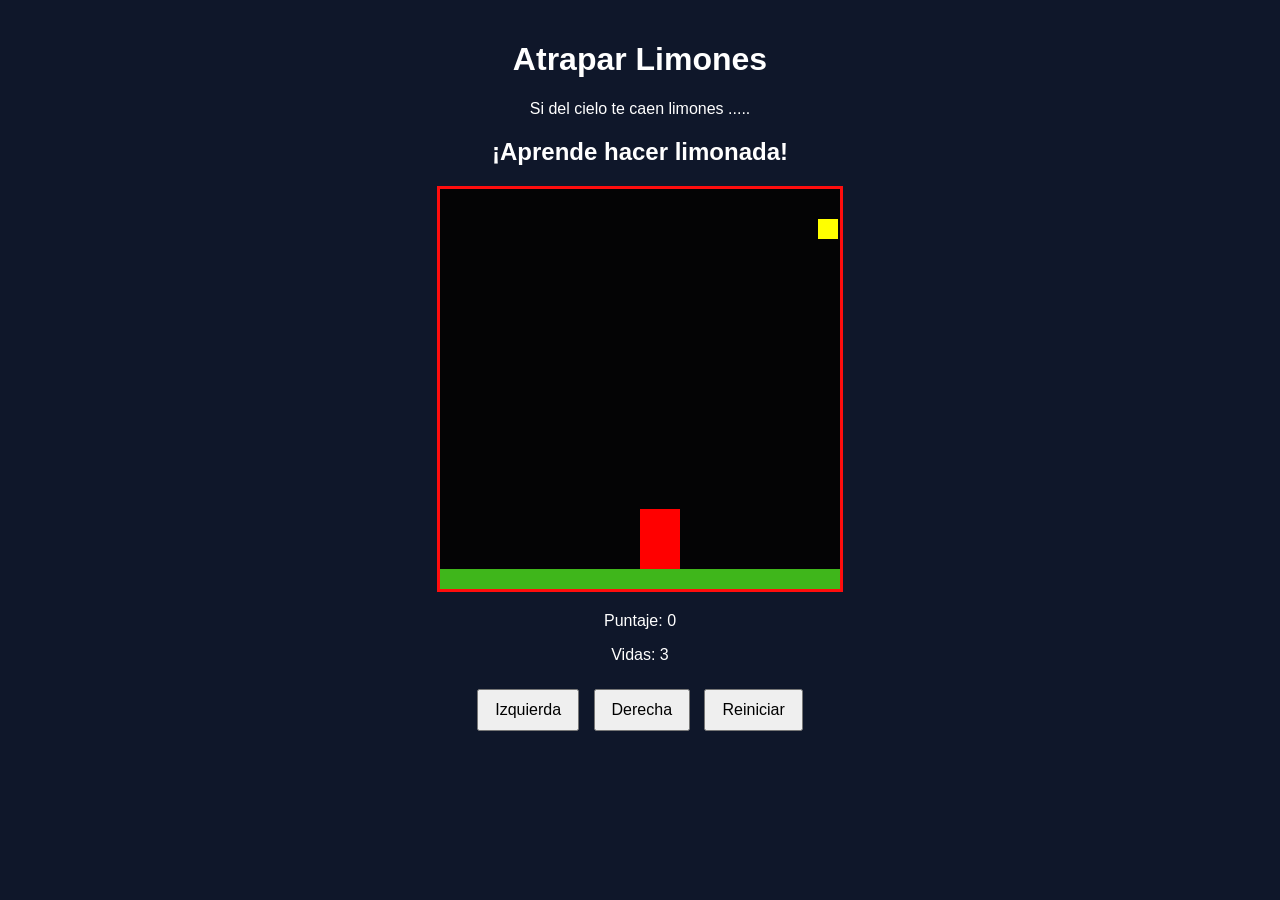
==== index.html @ bdf6cfe1 "renombrando html principal" ====
<!DOCTYPE html>
<html>
<head>
  <title>Caza Limones</title>
 <link rel="stylesheet" href="limones.css"/>
 <script src="utils.js"></script>
</head>
<body onload="inicar()">
  <div class="contenedor">
    <h1>Atrapar Limones</h1>
    <p>Si del cielo te caen limones ..... </p>
    <h2>¡Aprende hacer limonada!</h2>
    <canvas id="areaJuego" width="400" height="400"></canvas>
    <div class="panel">
      <p>Puntaje: <span id="txtPuntaje">0</span></p>
      <p>Vidas: <span id="txtVidas">3</span></p>
    </div>
    <div class="botones">
      <button onclick="moverIzquierda()">Izquierda</button>
      <button onclick="moverDerecha()" >Derecha</button>
      <button onclick="reiniciar()">Reiniciar</button>
    </div>
  </div>
 <script src="limones.js"></script>
</body>
</html>
---- limones.css ----
body {
  font-family: Arial, sans-serif;
  background-color: #0f172a;
  color: white;
  text-align: center;
  margin: 0;
  padding: 20px;
}

.contenedor {
  max-width: 800px;
  margin: 0 auto;
}

canvas {
  background-color: #040405;
  border: 3px solid #ff0d0d;
  display: block;
  margin: 20px auto;
}

.panel {
  margin: 20px 0;
}

.botones button {
  margin: 5px;
  padding: 10px 16px;
  font-size: 16px;
  cursor: pointer;
}
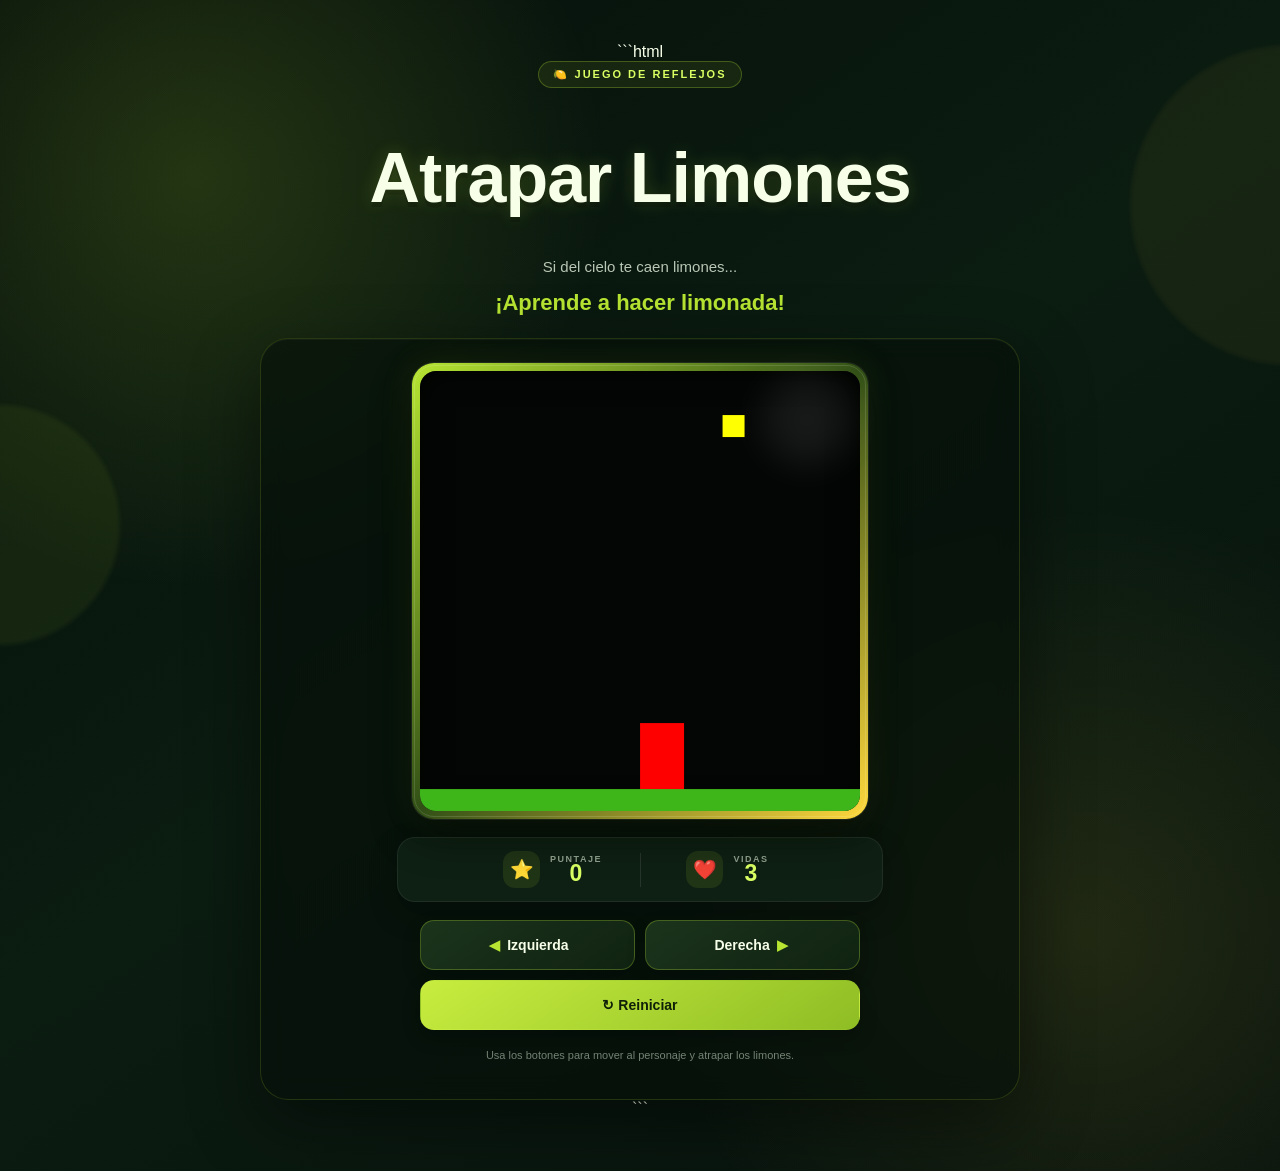
==== commit 3758b079: "mejoras visuales con chat gpt" ====
--- a/index.html
+++ b/index.html
@@ -1,26 +1,140 @@
+```html
 <!DOCTYPE html>
-<html>
+<html lang="es">
 <head>
+  <meta charset="UTF-8">
+  <meta name="viewport" content="width=device-width, initial-scale=1.0">
+
   <title>Caza Limones</title>
- <link rel="stylesheet" href="limones.css"/>
- <script src="utils.js"></script>
+
+  <link rel="stylesheet" href="limones.css"/>
+  <script src="utils.js"></script>
 </head>
+
 <body onload="inicar()">
-  <div class="contenedor">
-    <h1>Atrapar Limones</h1>
-    <p>Si del cielo te caen limones ..... </p>
-    <h2>¡Aprende hacer limonada!</h2>
-    <canvas id="areaJuego" width="400" height="400"></canvas>
-    <div class="panel">
-      <p>Puntaje: <span id="txtPuntaje">0</span></p>
-      <p>Vidas: <span id="txtVidas">3</span></p>
-    </div>
-    <div class="botones">
-      <button onclick="moverIzquierda()">Izquierda</button>
-      <button onclick="moverDerecha()" >Derecha</button>
-      <button onclick="reiniciar()">Reiniciar</button>
-    </div>
-  </div>
- <script src="limones.js"></script>
+
+  <main class="contenedor">
+
+    <header class="encabezado">
+
+      <div class="etiqueta">
+        🍋 JUEGO DE REFLEJOS
+      </div>
+
+      <h1>Atrapar Limones</h1>
+
+      <p class="subtitulo">
+        Si del cielo te caen limones...
+      </p>
+
+      <h2>
+        ¡Aprende a hacer limonada!
+      </h2>
+
+    </header>
+
+
+    <section class="juego">
+
+      <div class="marco-canvas">
+
+        <div class="brillo"></div>
+
+        <canvas
+          id="areaJuego"
+          width="400"
+          height="400">
+        </canvas>
+
+      </div>
+
+
+      <div class="panel">
+
+        <div class="estadistica">
+
+          <span class="icono">
+            ⭐
+          </span>
+
+          <div>
+
+            <span class="etiqueta-estadistica">
+              PUNTAJE
+            </span>
+
+            <strong id="txtPuntaje">
+              0
+            </strong>
+
+          </div>
+
+        </div>
+
+
+        <div class="separador"></div>
+
+
+        <div class="estadistica">
+
+          <span class="icono">
+            ❤️
+          </span>
+
+          <div>
+
+            <span class="etiqueta-estadistica">
+              VIDAS
+            </span>
+
+            <strong id="txtVidas">
+              3
+            </strong>
+
+          </div>
+
+        </div>
+
+      </div>
+
+
+      <div class="botones">
+
+        <button type="button" onclick="moverIzquierda()">
+          <span>◀</span>
+          Izquierda
+        </button>
+
+
+        <button type="button" onclick="moverDerecha()">
+          Derecha
+          <span>▶</span>
+        </button>
+
+
+        <button
+          type="button"
+          class="reiniciar"
+          onclick="reiniciar()">
+
+          ↻ Reiniciar
+
+        </button>
+
+      </div>
+
+
+      <p class="ayuda">
+        Usa los botones para mover al personaje y atrapar los limones.
+      </p>
+
+    </section>
+
+  </main>
+
+
+  <script src="limones.js"></script>
+
 </body>
 </html>
+```
--- a/limones.css
+++ b/limones.css
@@ -1,31 +1,558 @@
+```css
+@import url('https://fonts.googleapis.com/css2?family=Baloo+2:wght@500;600;700;800&family=Poppins:wght@400;500;600;700&display=swap');
+
+
+* {
+  margin: 0;
+  padding: 0;
+  box-sizing: border-box;
+}
+
+
+:root {
+  --verde: #b7e532;
+  --verde-claro: #d9ff63;
+  --verde-oscuro: #6fae20;
+  --amarillo: #ffd83d;
+
+  --fondo: #07120d;
+
+  --panel: rgba(17, 34, 22, 0.88);
+
+  --texto: #f7ffe9;
+  --texto-suave: #b8c7b5;
+}
+
+
 body {
-  font-family: Arial, sans-serif;
-  background-color: #0f172a;
-  color: white;
+
+  min-height: 100vh;
+
+  font-family: 'Poppins', Arial, sans-serif;
+
+  color: var(--texto);
+
   text-align: center;
-  margin: 0;
-  padding: 20px;
-}
+
+  background:
+    radial-gradient(
+      circle at 15% 15%,
+      rgba(183, 229, 50, 0.16),
+      transparent 28%
+    ),
+
+    radial-gradient(
+      circle at 85% 80%,
+      rgba(255, 216, 61, 0.10),
+      transparent 30%
+    ),
+
+    linear-gradient(
+      145deg,
+      #06100b 0%,
+      #0b1c11 48%,
+      #07120d 100%
+    );
+
+  padding: 35px 18px 45px;
+
+  overflow-x: hidden;
+}
+
+
+body::before,
+body::after {
+
+  content: "";
+
+  position: fixed;
+
+  z-index: -1;
+
+  border-radius: 50%;
+
+  pointer-events: none;
+
+  filter: blur(2px);
+}
+
+
+body::before {
+
+  width: 240px;
+  height: 240px;
+
+  left: -120px;
+  top: 45%;
+
+  background: rgba(183, 229, 50, 0.07);
+}
+
+
+body::after {
+
+  width: 320px;
+  height: 320px;
+
+  right: -170px;
+  top: 5%;
+
+  background: rgba(255, 216, 61, 0.05);
+}
+
 
 .contenedor {
-  max-width: 800px;
+
+  width: min(92vw, 760px);
+
   margin: 0 auto;
 }
 
+
+.encabezado {
+
+  margin-bottom: 22px;
+}
+
+
+.etiqueta {
+
+  display: inline-block;
+
+  padding: 6px 14px;
+
+  margin-bottom: 10px;
+
+  border: 1px solid rgba(183, 229, 50, 0.28);
+
+  border-radius: 999px;
+
+  background: rgba(183, 229, 50, 0.08);
+
+  color: var(--verde-claro);
+
+  font-size: 11px;
+
+  font-weight: 700;
+
+  letter-spacing: 2px;
+}
+
+
+h1 {
+
+  font-family: 'Baloo 2', Arial, sans-serif;
+
+  font-size: clamp(42px, 8vw, 70px);
+
+  line-height: 0.95;
+
+  font-weight: 800;
+
+  letter-spacing: -1px;
+
+  color: var(--texto);
+
+  text-shadow:
+    0 0 18px rgba(183, 229, 50, 0.20),
+    0 5px 0 rgba(0, 0, 0, 0.20);
+}
+
+
+.subtitulo {
+
+  margin-top: 9px;
+
+  color: var(--texto-suave);
+
+  font-size: 15px;
+
+  font-weight: 500;
+}
+
+
+h2 {
+
+  margin-top: 5px;
+
+  color: var(--verde);
+
+  font-family: 'Baloo 2', Arial, sans-serif;
+
+  font-size: 22px;
+
+  font-weight: 700;
+}
+
+
+.juego {
+
+  padding: 24px;
+
+  border: 1px solid rgba(183, 229, 50, 0.16);
+
+  border-radius: 28px;
+
+  background: rgba(5, 15, 9, 0.62);
+
+  box-shadow:
+    0 24px 70px rgba(0, 0, 0, 0.45),
+    inset 0 1px 0 rgba(255, 255, 255, 0.04);
+
+  backdrop-filter: blur(12px);
+}
+
+
+.marco-canvas {
+
+  position: relative;
+
+  width: min(100%, 440px);
+
+  margin: 0 auto;
+
+  padding: 8px;
+
+  border-radius: 22px;
+
+  background:
+    linear-gradient(
+      135deg,
+      var(--verde),
+      #314f16 50%,
+      var(--amarillo)
+    );
+
+  box-shadow:
+    0 0 0 1px rgba(255, 255, 255, 0.08),
+    0 16px 40px rgba(0, 0, 0, 0.45),
+    0 0 35px rgba(183, 229, 50, 0.10);
+}
+
+
+.marco-canvas::before {
+
+  content: "";
+
+  position: absolute;
+
+  inset: 2px;
+
+  border-radius: 20px;
+
+  border: 1px solid rgba(255, 255, 255, 0.13);
+
+  pointer-events: none;
+}
+
+
+.brillo {
+
+  position: absolute;
+
+  width: 90px;
+  height: 90px;
+
+  top: 12px;
+  right: 16px;
+
+  border-radius: 50%;
+
+  background: rgba(255, 255, 255, 0.08);
+
+  filter: blur(18px);
+
+  pointer-events: none;
+}
+
+
 canvas {
-  background-color: #040405;
-  border: 3px solid #ff0d0d;
+
   display: block;
-  margin: 20px auto;
-}
+
+  width: 100%;
+
+  height: auto;
+
+  aspect-ratio: 1 / 1;
+
+  background: #030604;
+
+  border: 0;
+
+  border-radius: 16px;
+
+  box-shadow:
+    inset 0 0 30px rgba(0, 0, 0, 0.65);
+}
+
 
 .panel {
-  margin: 20px 0;
-}
+
+  display: flex;
+
+  align-items: center;
+
+  justify-content: center;
+
+  width: min(100%, 440px);
+
+  margin: 18px auto;
+
+  padding: 13px 22px;
+
+  border: 1px solid rgba(255, 255, 255, 0.07);
+
+  border-radius: 18px;
+
+  background: var(--panel);
+
+  box-shadow:
+    0 12px 28px rgba(0, 0, 0, 0.25);
+}
+
+
+.estadistica {
+
+  display: flex;
+
+  align-items: center;
+
+  justify-content: center;
+
+  gap: 10px;
+
+  min-width: 130px;
+}
+
+
+.icono {
+
+  display: grid;
+
+  place-items: center;
+
+  width: 37px;
+  height: 37px;
+
+  border-radius: 12px;
+
+  background: rgba(183, 229, 50, 0.10);
+
+  font-size: 19px;
+}
+
+
+.etiqueta-estadistica {
+
+  display: block;
+
+  color: #91a18e;
+
+  font-size: 9px;
+
+  font-weight: 700;
+
+  letter-spacing: 1.5px;
+}
+
+
+.estadistica strong {
+
+  display: block;
+
+  margin-top: -2px;
+
+  color: var(--verde-claro);
+
+  font-family: 'Baloo 2', Arial, sans-serif;
+
+  font-size: 23px;
+
+  line-height: 1;
+}
+
+
+.separador {
+
+  width: 1px;
+
+  height: 34px;
+
+  margin: 0 22px;
+
+  background: rgba(255, 255, 255, 0.10);
+}
+
+
+.botones {
+
+  display: grid;
+
+  grid-template-columns: repeat(2, 1fr);
+
+  gap: 10px;
+
+  width: min(100%, 440px);
+
+  margin: 0 auto;
+}
+
 
 .botones button {
-  margin: 5px;
-  padding: 10px 16px;
-  font-size: 16px;
+
+  min-height: 50px;
+
+  padding: 11px 15px;
+
+  border: 1px solid rgba(183, 229, 50, 0.28);
+
+  border-radius: 14px;
+
+  background:
+    linear-gradient(
+      145deg,
+      #1b331b,
+      #102312
+    );
+
+  color: var(--texto);
+
+  font-family: 'Poppins', Arial, sans-serif;
+
+  font-size: 14px;
+
+  font-weight: 700;
+
   cursor: pointer;
-}+
+  transition:
+    transform 0.18s ease,
+    box-shadow 0.18s ease,
+    border-color 0.18s ease,
+    background 0.18s ease;
+
+  box-shadow:
+    0 8px 18px rgba(0, 0, 0, 0.22);
+}
+
+
+.botones button:hover {
+
+  transform: translateY(-2px);
+
+  border-color: rgba(183, 229, 50, 0.70);
+
+  background:
+    linear-gradient(
+      145deg,
+      #294b20,
+      #142c15
+    );
+
+  box-shadow:
+    0 12px 24px rgba(0, 0, 0, 0.30),
+    0 0 16px rgba(183, 229, 50, 0.08);
+}
+
+
+.botones button:active {
+
+  transform: translateY(1px) scale(0.98);
+}
+
+
+.botones button span {
+
+  color: var(--verde);
+
+  margin: 0 3px;
+}
+
+
+.botones .reiniciar {
+
+  grid-column: 1 / -1;
+
+  background:
+    linear-gradient(
+      145deg,
+      #c8ed3f,
+      #8ebd24
+    );
+
+  border-color: transparent;
+
+  color: #102008;
+
+  text-shadow: none;
+}
+
+
+.botones .reiniciar:hover {
+
+  background:
+    linear-gradient(
+      145deg,
+      #ddff63,
+      #a9d92d
+    );
+
+  box-shadow:
+    0 12px 28px rgba(139, 188, 36, 0.22);
+}
+
+
+.ayuda {
+
+  margin-top: 17px;
+
+  color: #758375;
+
+  font-size: 11px;
+
+  line-height: 1.5;
+}
+
+
+@media (max-width: 520px) {
+
+  body {
+
+    padding: 24px 12px 30px;
+  }
+
+
+  .juego {
+
+    padding: 15px;
+
+    border-radius: 22px;
+  }
+
+
+  .panel {
+
+    padding: 11px 10px;
+  }
+
+
+  .estadistica {
+
+    min-width: 110px;
+  }
+
+
+  .separador {
+
+    margin: 0 9px;
+  }
+
+
+  .botones button {
+
+    font-size: 13px;
+  }
+
+}
+```
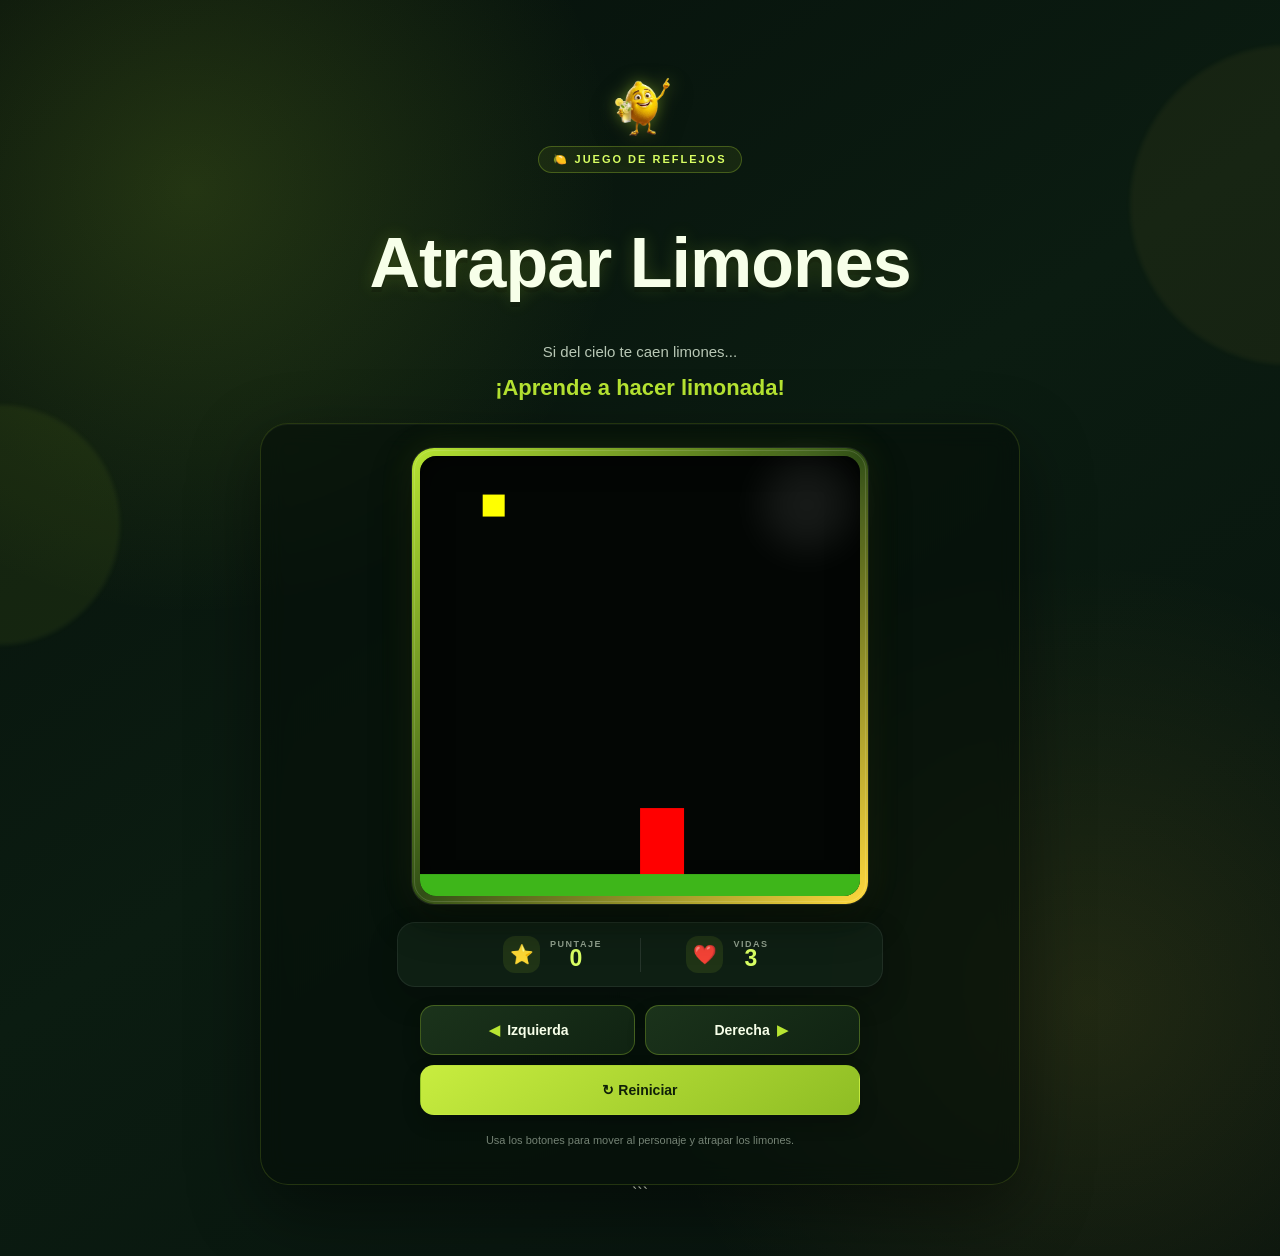
==== commit 935251c0: "pusimos la imagen del limon" ====
--- a/index.html
+++ b/index.html
@@ -1,4 +1,4 @@
-```html
+
 <!DOCTYPE html>
 <html lang="es">
 <head>
@@ -16,7 +16,8 @@
   <main class="contenedor">
 
     <header class="encabezado">
-
+      <img src="limon.png" alt="Limón" class="logo-limon">
+      
       <div class="etiqueta">
         🍋 JUEGO DE REFLEJOS
       </div>
--- a/limones.css
+++ b/limones.css
@@ -555,4 +555,21 @@
   }
 
 }
-```
+
+.logo-limon {
+  width: 95px;
+  height: 95px;
+  object-fit: contain;
+  display: block;
+  margin: 0 auto 8px;
+
+  filter:
+    drop-shadow(0 0 8px rgba(183, 229, 50, 0.45))
+    drop-shadow(0 8px 12px rgba(0, 0, 0, 0.35));
+
+  transition: transform 0.3s ease;
+}
+
+.logo-limon:hover {
+  transform: scale(1.08) rotate(-5deg);
+}
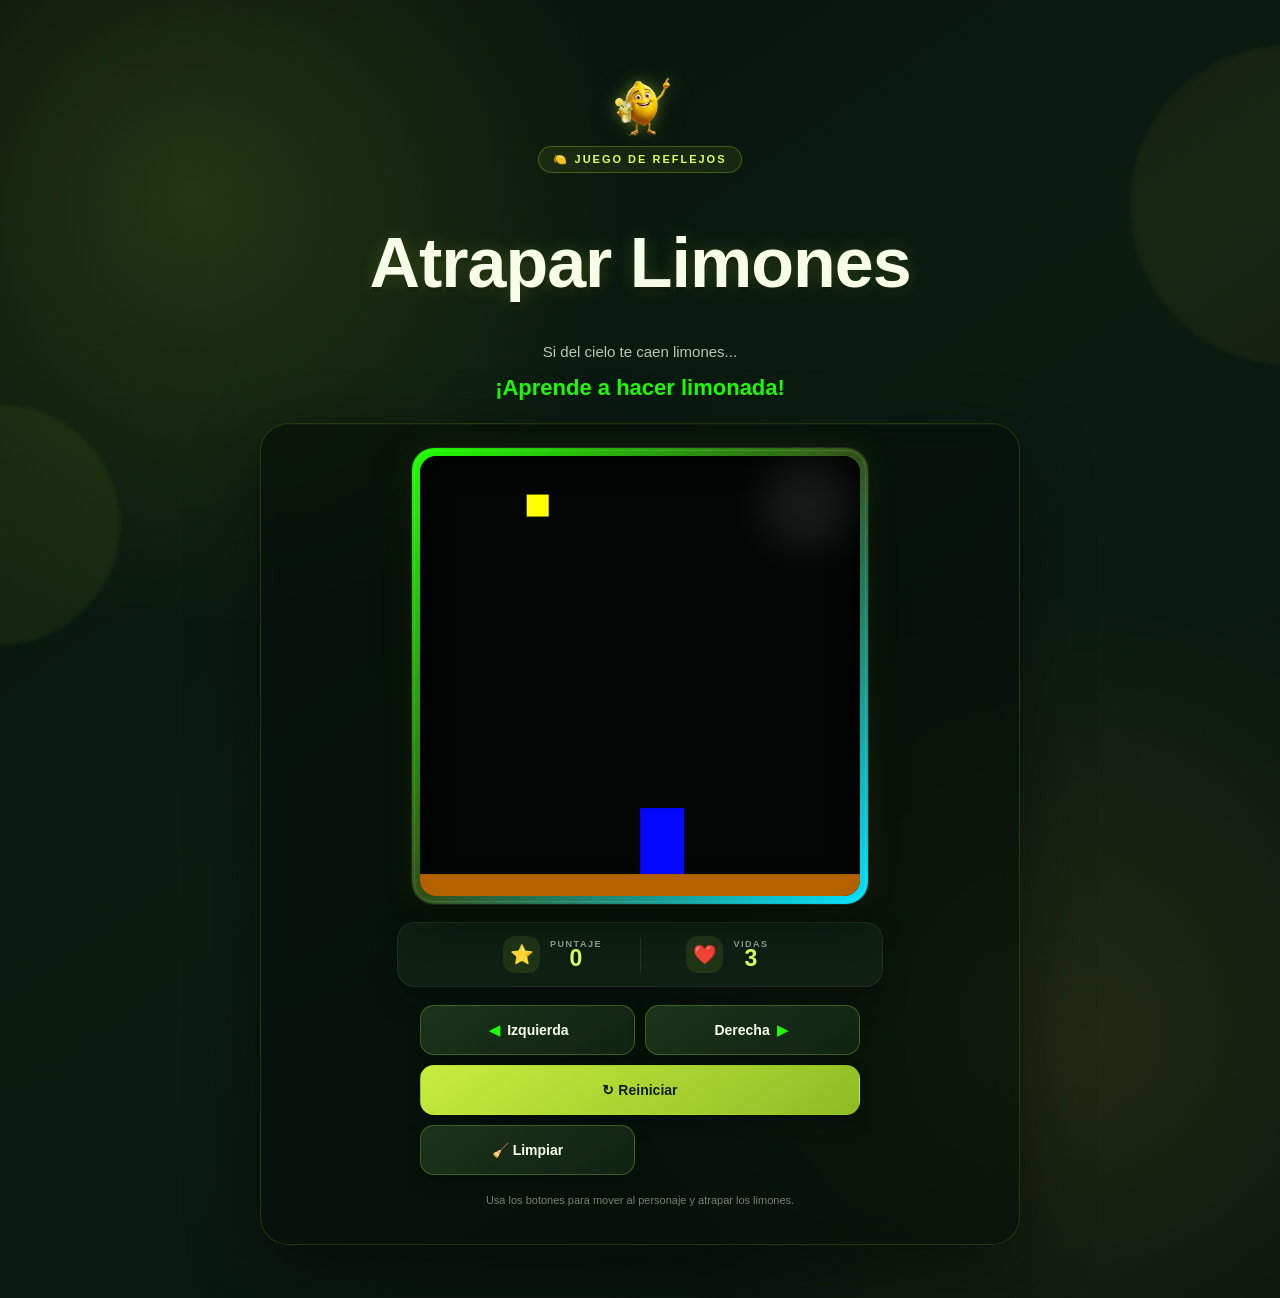
==== commit c74887ac: "agregamos boton limpiar desaparece el personakje" ====
--- a/index.html
+++ b/index.html
@@ -17,7 +17,7 @@
 
     <header class="encabezado">
       <img src="limon.png" alt="Limón" class="logo-limon">
-      
+
       <div class="etiqueta">
         🍋 JUEGO DE REFLEJOS
       </div>
@@ -119,7 +119,10 @@
           onclick="reiniciar()">
 
           ↻ Reiniciar
-
+        
+         <button type="button" class="desaparecerPersonaje" onclick="desaparecerPersonaje()">
+          
+          🧹 Limpiar 
         </button>
 
       </div>
@@ -138,4 +141,3 @@
 
 </body>
 </html>
-```
--- a/limones.css
+++ b/limones.css
@@ -10,10 +10,10 @@
 
 
 :root {
-  --verde: #b7e532;
+  --verde: #1eff00;
   --verde-claro: #d9ff63;
-  --verde-oscuro: #6fae20;
-  --amarillo: #ffd83d;
+  --verde-oscuro: #967c09;
+  --amarillo: #00e1ff;
 
   --fondo: #07120d;
 
